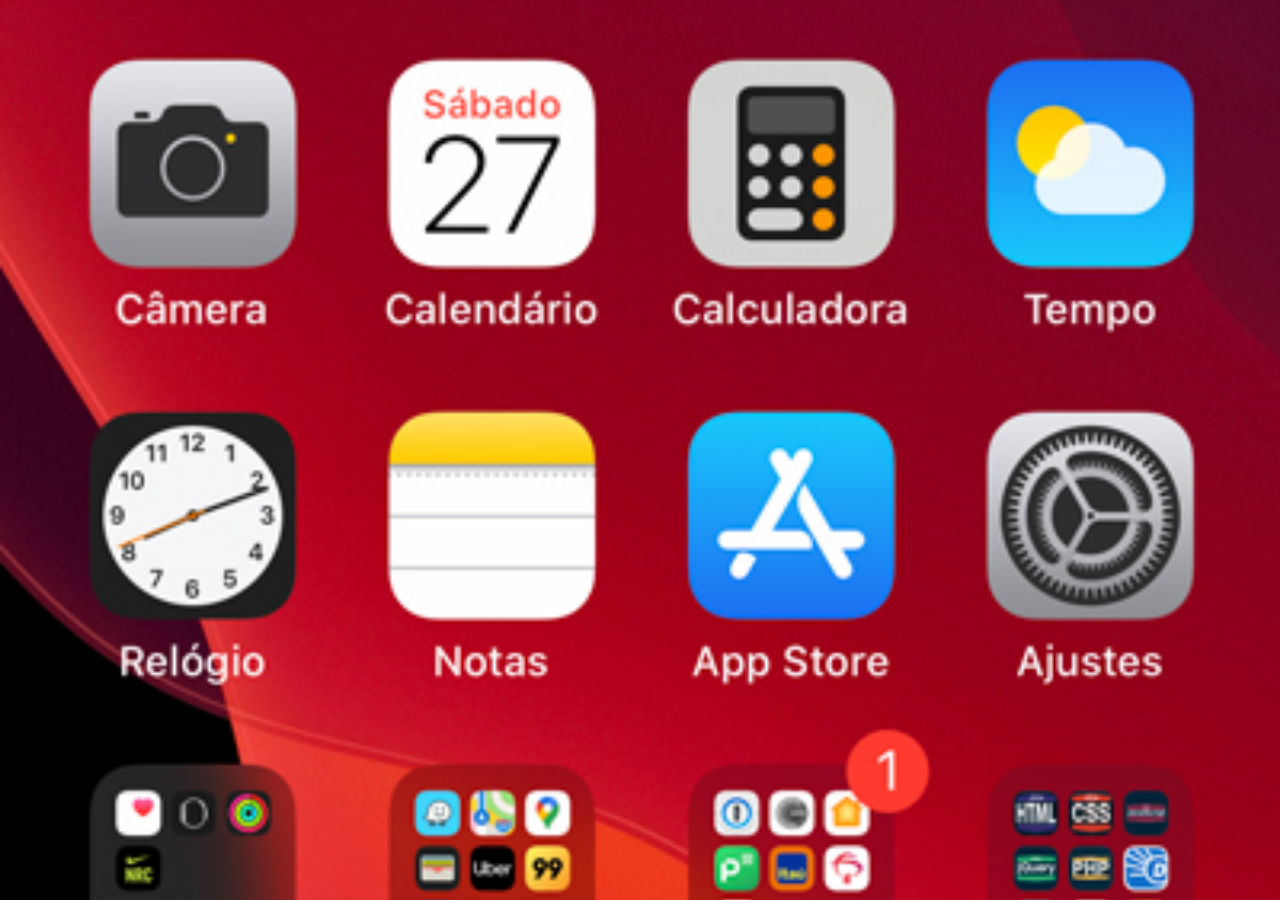
==== home.html @ 0548c063 "projeto social" ====
<!DOCTYPE html>
<html lang="pt-br">
<head>
    <meta charset="UTF-8">
    <meta http-equiv="X-UA-Compatible" content="IE=edge">
    <meta name="viewport" content="width=device-width, initial-scale=1.0">
    <title>Home</title>
    <style>
        * {
            margin: 0px;
            padding: 0px;
        }

        body {
            width: 100vw;
            height: 100vh;
            background: url('img/tela-home.jpg') no-repeat top center;
            background-size: cover;
        }
    </style>
</head>
<body>
    
</body>
</html>
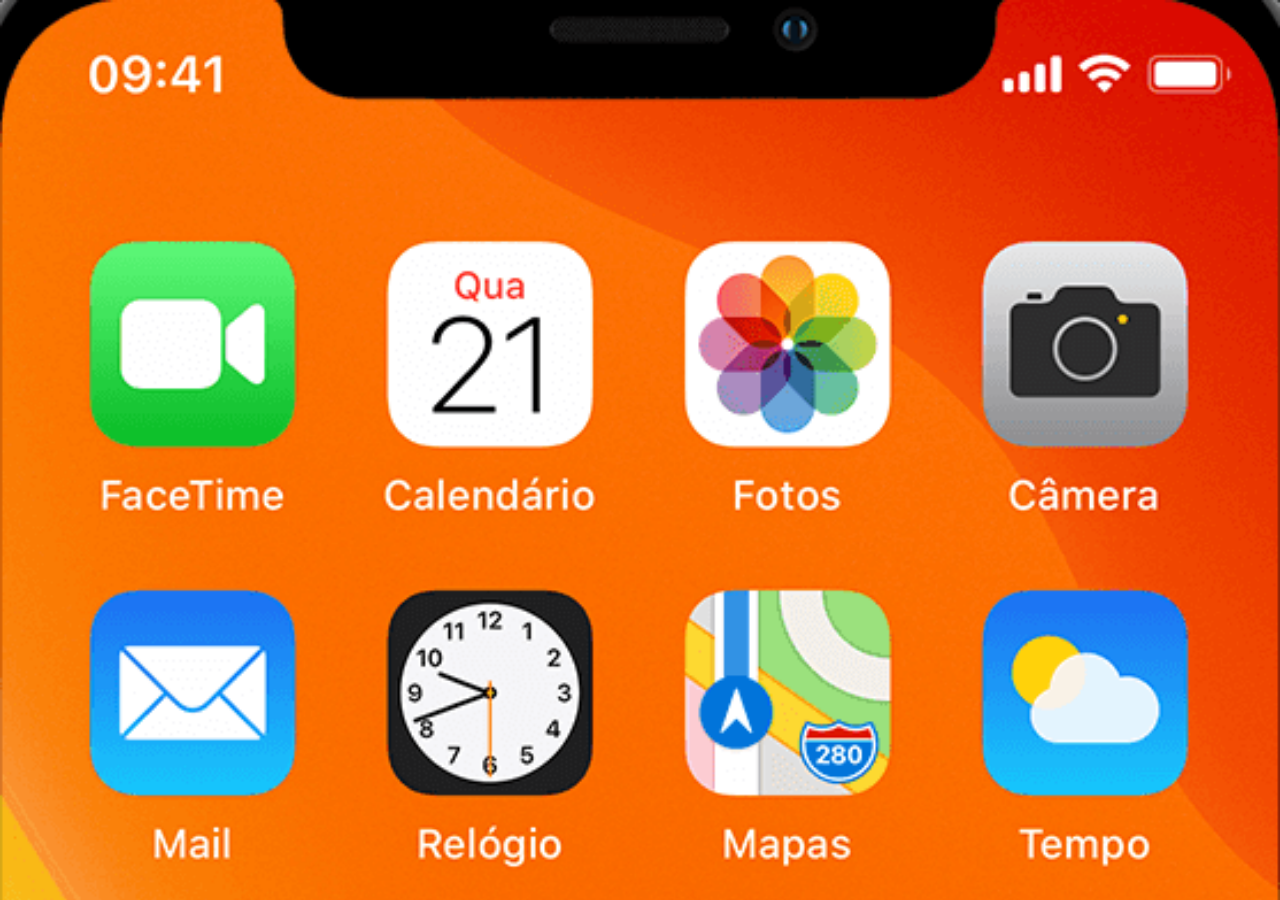
==== commit 67e3ce1a: "Commit" ====
--- a/home.html
+++ b/home.html
@@ -14,7 +14,7 @@
         body {
             width: 100vw;
             height: 100vh;
-            background: url('img/tela-home.jpg') no-repeat top center;
+            background: url('img/telahome14.png') no-repeat top center;
             background-size: cover;
         }
     </style>
